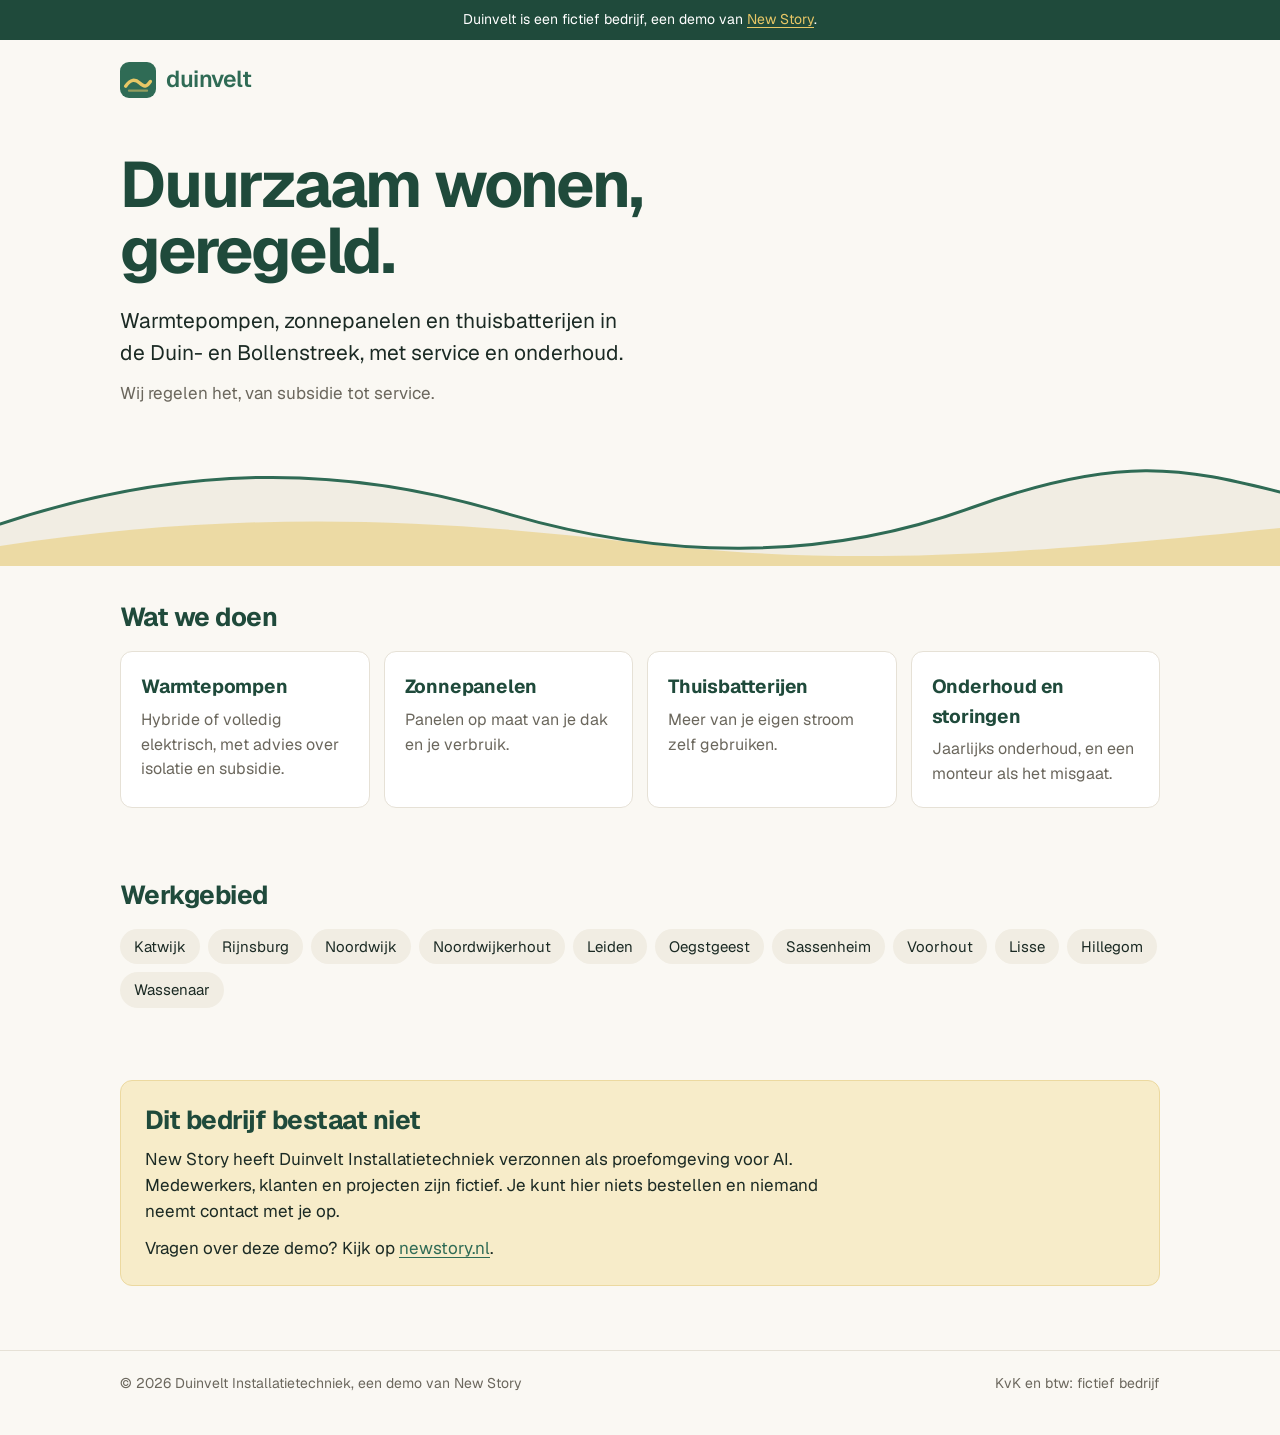
==== index.html @ 1eec4d79 "Site bijgewerkt vanuit de bron" ====
<!doctype html>
<html lang="nl">
<head>
<meta charset="utf-8">
<meta name="viewport" content="width=device-width, initial-scale=1">
<meta name="robots" content="noindex, nofollow">
<title>Duinvelt Installatietechniek - fictief bedrijf, demo van New Story</title>
<meta name="description" content="Duinvelt Installatietechniek is een fictief installatiebedrijf in de Duin- en Bollenstreek: een demo van New Story.">
<meta name="theme-color" content="#1f4a3b">
<link rel="icon" href="/beeldmerk.svg" type="image/svg+xml">
<link rel="preload" href="/fonts/geist-latin-wght-normal.woff2" as="font" type="font/woff2" crossorigin>
<style>
@font-face { font-family: "Geist"; src: url("/fonts/geist-latin-wght-normal.woff2") format("woff2"); font-weight: 100 900; font-style: normal; font-display: swap; }
:root { --achtergrond: #faf8f3; --tekst: #1b2a24; --kop: #1f4a3b; --groen: #2f6b55; --zand: #e8c766; --zand-zacht: #f7ecc9; --rand: #e6e1d6; --stil: #6b675d; --vlak: #f1ede3; }
* { box-sizing: border-box; }
html { -webkit-text-size-adjust: 100%; }
body { margin: 0; background: var(--achtergrond); color: var(--tekst); font-family: "Geist", -apple-system, BlinkMacSystemFont, "Segoe UI", Roboto, sans-serif; font-size: 17px; line-height: 1.55; }
a { color: var(--groen); text-underline-offset: 3px; }
.melding { background: var(--kop); color: #fff; font-size: 14px; text-align: center; padding: 9px 16px; }
.melding a { color: var(--zand); }
.wrap { max-width: 1080px; margin: 0 auto; padding: 0 20px; }
header .wrap { display: flex; align-items: center; padding-top: 22px; padding-bottom: 10px; }
.logo { display: inline-flex; align-items: center; gap: 10px; text-decoration: none; }
.logo svg { width: 36px; height: 36px; flex: none; }
.logo span { font-size: 23px; font-weight: 600; letter-spacing: -0.02em; color: var(--groen); }
.hero { padding-top: 44px; }
h1 { font-size: clamp(36px, 7vw, 64px); line-height: 1.04; letter-spacing: -0.035em; color: var(--kop); margin: 0 0 20px; font-weight: 700; max-width: 12ch; }
.intro { font-size: clamp(18px, 2.3vw, 21px); max-width: 36ch; margin: 0 0 10px; }
.belofte { color: var(--stil); margin: 0; }
.duin { display: block; width: 100%; height: 120px; margin-top: 40px; }
section { padding: 36px 0; }
h2 { font-size: 26px; line-height: 1.2; letter-spacing: -0.02em; color: var(--kop); margin: 0 0 18px; }
.diensten { display: grid; grid-template-columns: repeat(auto-fit, minmax(230px, 1fr)); gap: 14px; }
.kaart { background: #fff; border: 1px solid var(--rand); border-radius: 12px; padding: 20px; }
.kaart h3 { margin: 0 0 6px; font-size: 19px; letter-spacing: -0.01em; color: var(--kop); }
.kaart p { margin: 0; color: var(--stil); font-size: 16px; }
.streek { display: flex; flex-wrap: wrap; gap: 8px; padding: 0; margin: 0; list-style: none; }
.streek li { background: var(--vlak); border-radius: 999px; padding: 6px 14px; font-size: 15px; }
.fictief { background: var(--zand-zacht); border: 1px solid #ecd9a0; border-radius: 12px; padding: 24px; }
.fictief h2 { margin-bottom: 10px; }
.fictief p { margin: 0 0 10px; max-width: 62ch; }
.fictief p:last-child { margin-bottom: 0; }
footer { border-top: 1px solid var(--rand); margin-top: 28px; padding: 22px 0 40px; color: var(--stil); font-size: 14px; }
footer .wrap { display: flex; flex-wrap: wrap; gap: 6px 24px; justify-content: space-between; }
</style>
</head>
<body>
<div class="melding">Duinvelt is een fictief bedrijf, een demo van <a href="https://newstory.nl">New Story</a>.</div>
<header>
  <div class="wrap">
    <a class="logo" href="/" aria-label="Duinvelt, naar de startpagina">
      <svg viewBox="0 0 32 32" aria-hidden="true"><rect width="32" height="32" rx="8" fill="#2f6b55"/><path d="M5 21.5c4.5-6.5 8.5-6.5 12.5-2.8s6 3.7 9.5-1.4" fill="none" stroke="#e8c766" stroke-width="3" stroke-linecap="round"/><path d="M8 25.5h16" stroke="#e8c766" stroke-opacity=".55" stroke-width="2" stroke-linecap="round"/></svg>
      <span>duinvelt</span>
    </a>
  </div>
</header>
<main>
  <div class="wrap hero">
    <h1>Duurzaam wonen, geregeld.</h1>
    <p class="intro">Warmtepompen, zonnepanelen en thuisbatterijen in de Duin- en Bollenstreek, met service en onderhoud.</p>
    <p class="belofte">Wij regelen het, van subsidie tot service.</p>
  </div>
  <svg class="duin" viewBox="0 0 1200 120" preserveAspectRatio="none" aria-hidden="true">
    <path d="M0 78 C 170 18, 320 18, 470 66 S 770 116, 910 62 S 1110 22, 1200 46 L1200 120 L0 120 Z" fill="#f1ede3"/>
    <path d="M0 100 C 220 64, 400 72, 590 96 S 930 112, 1200 82 L1200 120 L0 120 Z" fill="#e8c766" fill-opacity=".5"/>
    <path d="M0 78 C 170 18, 320 18, 470 66 S 770 116, 910 62 S 1110 22, 1200 46" fill="none" stroke="#2f6b55" stroke-width="3" stroke-linecap="round" vector-effect="non-scaling-stroke"/>
  </svg>
  <section>
    <div class="wrap">
      <h2>Wat we doen</h2>
      <div class="diensten">
        <div class="kaart"><h3>Warmtepompen</h3><p>Hybride of volledig elektrisch, met advies over isolatie en subsidie.</p></div>
        <div class="kaart"><h3>Zonnepanelen</h3><p>Panelen op maat van je dak en je verbruik.</p></div>
        <div class="kaart"><h3>Thuisbatterijen</h3><p>Meer van je eigen stroom zelf gebruiken.</p></div>
        <div class="kaart"><h3>Onderhoud en storingen</h3><p>Jaarlijks onderhoud, en een monteur als het misgaat.</p></div>
      </div>
    </div>
  </section>
  <section>
    <div class="wrap">
      <h2>Werkgebied</h2>
      <ul class="streek">
        <li>Katwijk</li><li>Rijnsburg</li><li>Noordwijk</li><li>Noordwijkerhout</li><li>Leiden</li><li>Oegstgeest</li><li>Sassenheim</li><li>Voorhout</li><li>Lisse</li><li>Hillegom</li><li>Wassenaar</li>
      </ul>
    </div>
  </section>
  <section>
    <div class="wrap">
      <div class="fictief">
        <h2>Dit bedrijf bestaat niet</h2>
        <p>New Story heeft Duinvelt Installatietechniek verzonnen als proefomgeving voor AI. Medewerkers, klanten en projecten zijn fictief. Je kunt hier niets bestellen en niemand neemt contact met je op.</p>
        <p>Vragen over deze demo? Kijk op <a href="https://newstory.nl">newstory.nl</a>.</p>
      </div>
    </div>
  </section>
</main>
<footer>
  <div class="wrap">
    <span>&copy; 2026 Duinvelt Installatietechniek, een demo van New Story</span>
    <span>KvK en btw: fictief bedrijf</span>
  </div>
</footer>
</body>
</html>
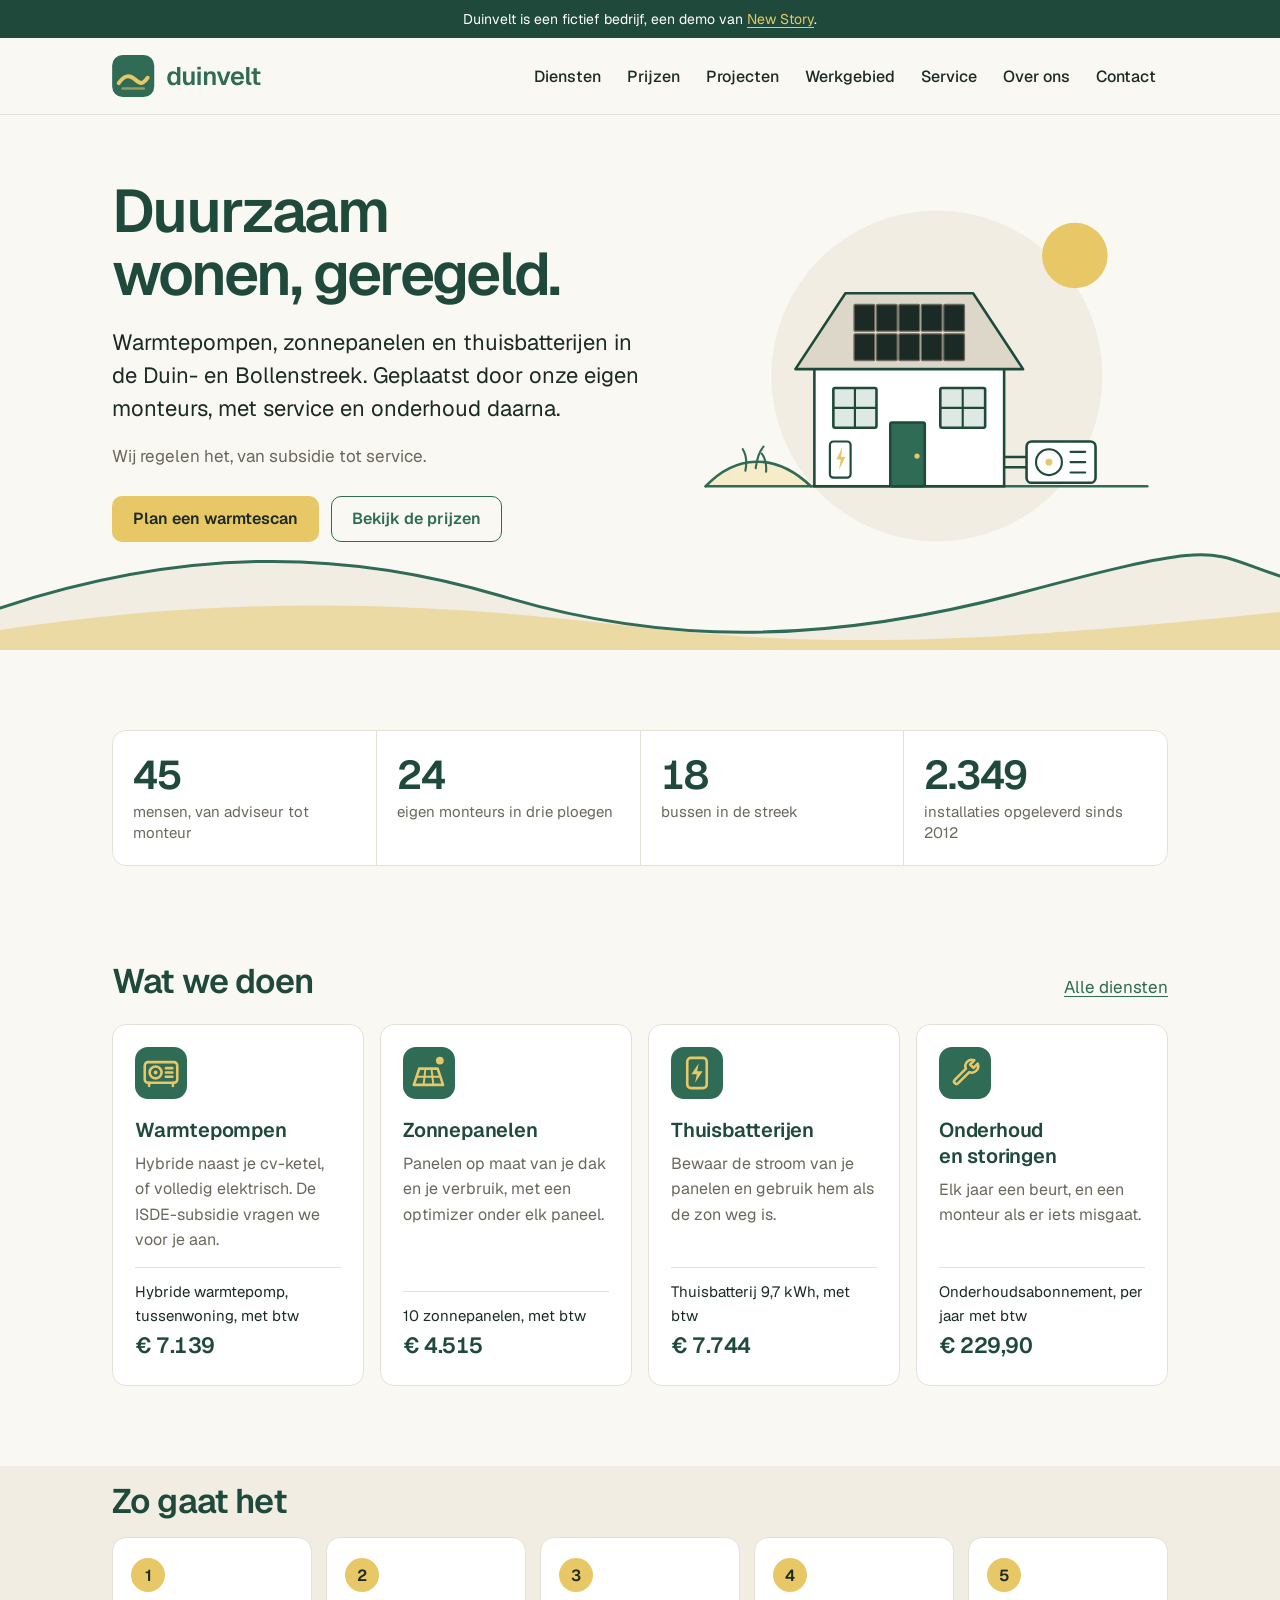
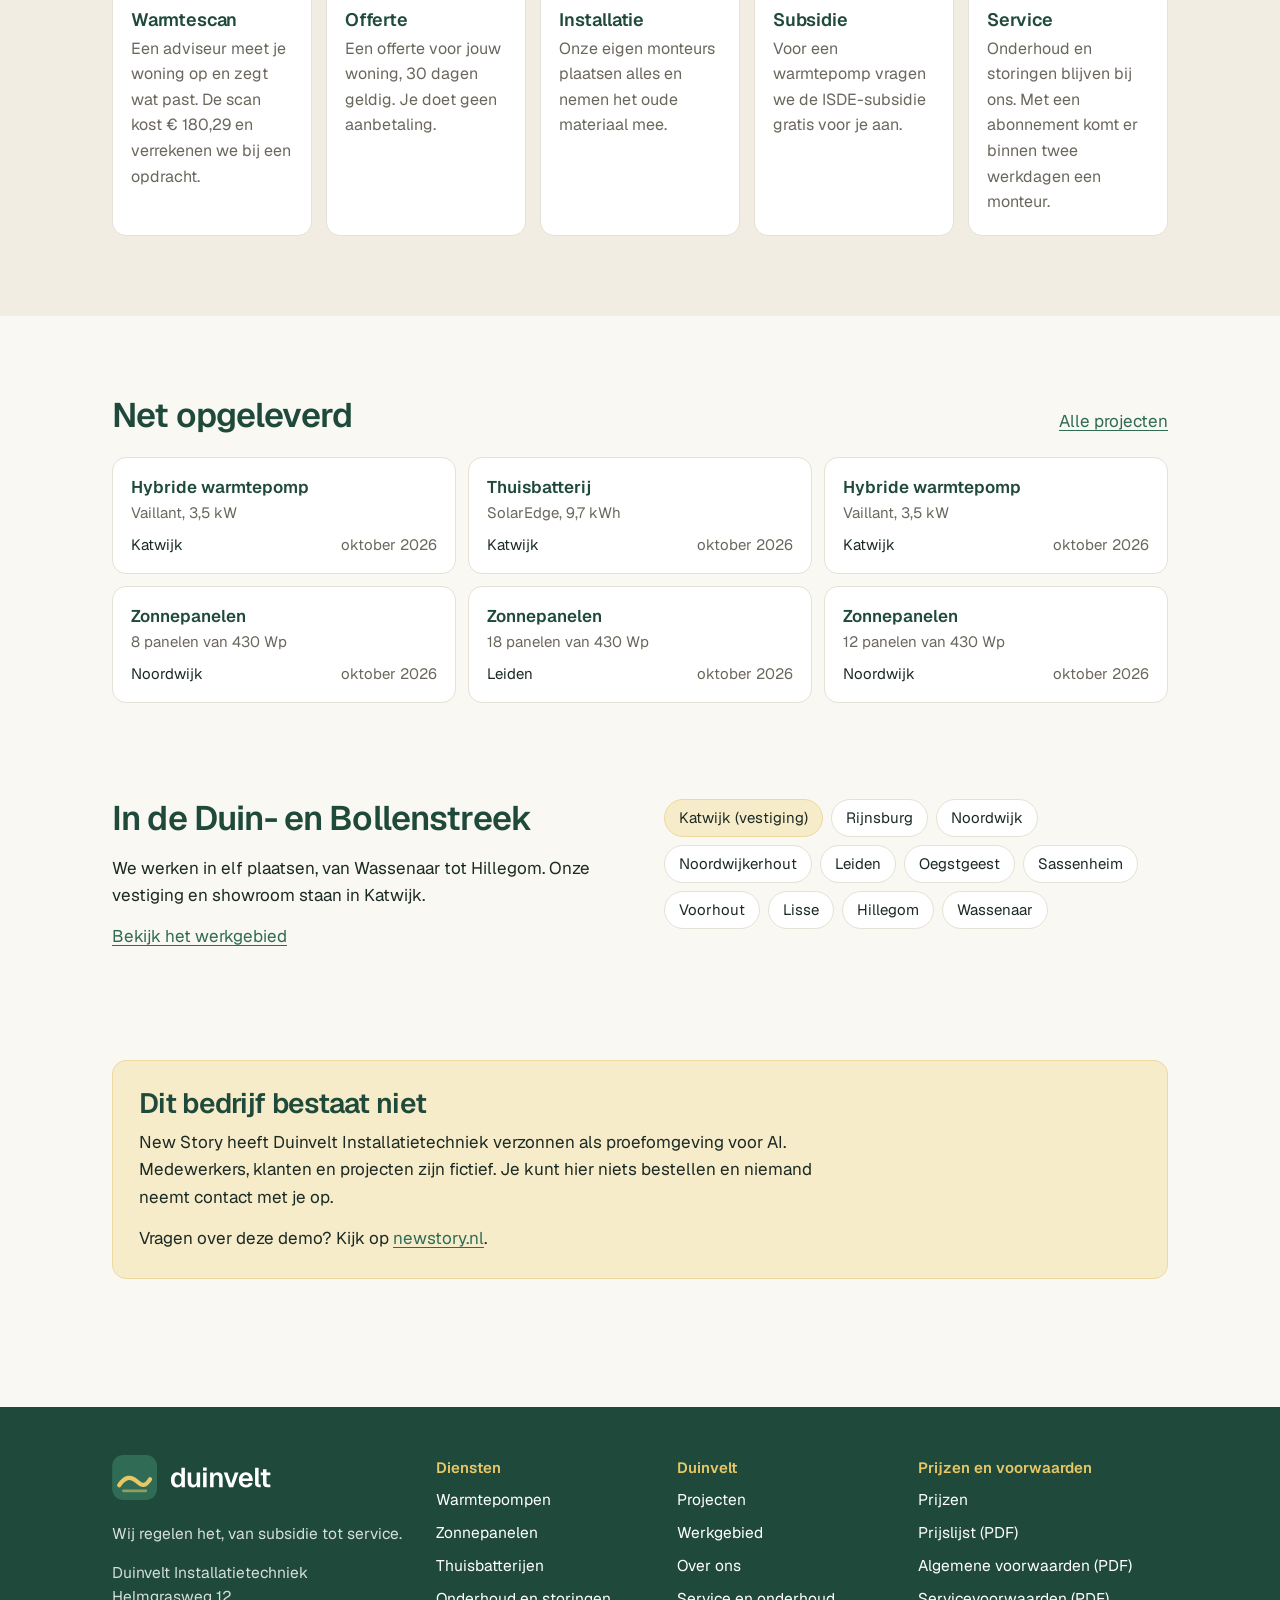
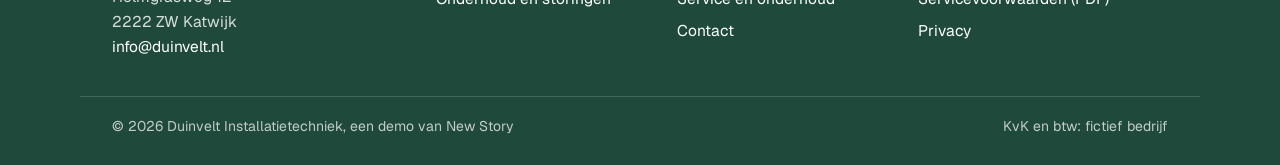
==== commit 862b941e: "Site bijgewerkt vanuit de bron" ====
--- a/index.html
+++ b/index.html
@@ -2,103 +2,128 @@
 <html lang="nl">
 <head>
 <meta charset="utf-8">
+<title>Duinvelt Installatietechniek - fictief bedrijf, demo van New Story</title>
+<meta name="description" content="Duinvelt Installatietechniek is een fictief installatiebedrijf in de Duin- en Bollenstreek: warmtepompen, zonnepanelen, thuisbatterijen en service. Een demo van New Story.">
+<!-- blok kop-meta -->
 <meta name="viewport" content="width=device-width, initial-scale=1">
 <meta name="robots" content="noindex, nofollow">
-<title>Duinvelt Installatietechniek - fictief bedrijf, demo van New Story</title>
-<meta name="description" content="Duinvelt Installatietechniek is een fictief installatiebedrijf in de Duin- en Bollenstreek: een demo van New Story.">
 <meta name="theme-color" content="#1f4a3b">
 <link rel="icon" href="/beeldmerk.svg" type="image/svg+xml">
+<link rel="apple-touch-icon" href="/apple-touch-icon.png">
 <link rel="preload" href="/fonts/geist-latin-wght-normal.woff2" as="font" type="font/woff2" crossorigin>
-<style>
-@font-face { font-family: "Geist"; src: url("/fonts/geist-latin-wght-normal.woff2") format("woff2"); font-weight: 100 900; font-style: normal; font-display: swap; }
-:root { --achtergrond: #faf8f3; --tekst: #1b2a24; --kop: #1f4a3b; --groen: #2f6b55; --zand: #e8c766; --zand-zacht: #f7ecc9; --rand: #e6e1d6; --stil: #6b675d; --vlak: #f1ede3; }
-* { box-sizing: border-box; }
-html { -webkit-text-size-adjust: 100%; }
-body { margin: 0; background: var(--achtergrond); color: var(--tekst); font-family: "Geist", -apple-system, BlinkMacSystemFont, "Segoe UI", Roboto, sans-serif; font-size: 17px; line-height: 1.55; }
-a { color: var(--groen); text-underline-offset: 3px; }
-.melding { background: var(--kop); color: #fff; font-size: 14px; text-align: center; padding: 9px 16px; }
-.melding a { color: var(--zand); }
-.wrap { max-width: 1080px; margin: 0 auto; padding: 0 20px; }
-header .wrap { display: flex; align-items: center; padding-top: 22px; padding-bottom: 10px; }
-.logo { display: inline-flex; align-items: center; gap: 10px; text-decoration: none; }
-.logo svg { width: 36px; height: 36px; flex: none; }
-.logo span { font-size: 23px; font-weight: 600; letter-spacing: -0.02em; color: var(--groen); }
-.hero { padding-top: 44px; }
-h1 { font-size: clamp(36px, 7vw, 64px); line-height: 1.04; letter-spacing: -0.035em; color: var(--kop); margin: 0 0 20px; font-weight: 700; max-width: 12ch; }
-.intro { font-size: clamp(18px, 2.3vw, 21px); max-width: 36ch; margin: 0 0 10px; }
-.belofte { color: var(--stil); margin: 0; }
-.duin { display: block; width: 100%; height: 120px; margin-top: 40px; }
-section { padding: 36px 0; }
-h2 { font-size: 26px; line-height: 1.2; letter-spacing: -0.02em; color: var(--kop); margin: 0 0 18px; }
-.diensten { display: grid; grid-template-columns: repeat(auto-fit, minmax(230px, 1fr)); gap: 14px; }
-.kaart { background: #fff; border: 1px solid var(--rand); border-radius: 12px; padding: 20px; }
-.kaart h3 { margin: 0 0 6px; font-size: 19px; letter-spacing: -0.01em; color: var(--kop); }
-.kaart p { margin: 0; color: var(--stil); font-size: 16px; }
-.streek { display: flex; flex-wrap: wrap; gap: 8px; padding: 0; margin: 0; list-style: none; }
-.streek li { background: var(--vlak); border-radius: 999px; padding: 6px 14px; font-size: 15px; }
-.fictief { background: var(--zand-zacht); border: 1px solid #ecd9a0; border-radius: 12px; padding: 24px; }
-.fictief h2 { margin-bottom: 10px; }
-.fictief p { margin: 0 0 10px; max-width: 62ch; }
-.fictief p:last-child { margin-bottom: 0; }
-footer { border-top: 1px solid var(--rand); margin-top: 28px; padding: 22px 0 40px; color: var(--stil); font-size: 14px; }
-footer .wrap { display: flex; flex-wrap: wrap; gap: 6px 24px; justify-content: space-between; }
-</style>
+<link rel="stylesheet" href="/stijl.css?v=bba7323f">
+<!-- /blok -->
 </head>
 <body>
-<div class="melding">Duinvelt is een fictief bedrijf, een demo van <a href="https://newstory.nl">New Story</a>.</div>
-<header>
-  <div class="wrap">
-    <a class="logo" href="/" aria-label="Duinvelt, naar de startpagina">
-      <svg viewBox="0 0 32 32" aria-hidden="true"><rect width="32" height="32" rx="8" fill="#2f6b55"/><path d="M5 21.5c4.5-6.5 8.5-6.5 12.5-2.8s6 3.7 9.5-1.4" fill="none" stroke="#e8c766" stroke-width="3" stroke-linecap="round"/><path d="M8 25.5h16" stroke="#e8c766" stroke-opacity=".55" stroke-width="2" stroke-linecap="round"/></svg>
-      <span>duinvelt</span>
-    </a>
-  </div>
+<!-- blok kop -->
+<a class="naar-inhoud" href="#inhoud">Naar de inhoud</a>
+<div class="melding"><p>Duinvelt is een fictief bedrijf, een demo van <a href="https://newstory.nl">New Story</a>.</p></div>
+<header class="kop">
+<div class="wrap">
+<a class="logo" href="/"><img src="/logo.svg" alt="Duinvelt, naar de startpagina" width="150" height="42"></a>
+<nav class="hoofdmenu" aria-label="Hoofdmenu"><ul><li><a href="/diensten/">Diensten</a></li><li><a href="/prijzen/">Prijzen</a></li><li><a href="/projecten/">Projecten</a></li><li><a href="/werkgebied/">Werkgebied</a></li><li><a href="/service/">Service</a></li><li><a href="/over-ons/">Over ons</a></li><li><a href="/contact/">Contact</a></li></ul></nav>
+<details class="menu"><summary>Menu <svg viewBox="0 0 18 18" aria-hidden="true"><path d="M2 4.5h14M2 9h14M2 13.5h14" stroke="currentColor" stroke-width="2" stroke-linecap="round"/></svg></summary><nav aria-label="Hoofdmenu"><ul><li><a href="/diensten/">Diensten</a></li><li><a href="/prijzen/">Prijzen</a></li><li><a href="/projecten/">Projecten</a></li><li><a href="/werkgebied/">Werkgebied</a></li><li><a href="/service/">Service</a></li><li><a href="/over-ons/">Over ons</a></li><li><a href="/contact/">Contact</a></li></ul></nav></details>
+</div>
 </header>
-<main>
-  <div class="wrap hero">
-    <h1>Duurzaam wonen, geregeld.</h1>
-    <p class="intro">Warmtepompen, zonnepanelen en thuisbatterijen in de Duin- en Bollenstreek, met service en onderhoud.</p>
-    <p class="belofte">Wij regelen het, van subsidie tot service.</p>
-  </div>
-  <svg class="duin" viewBox="0 0 1200 120" preserveAspectRatio="none" aria-hidden="true">
-    <path d="M0 78 C 170 18, 320 18, 470 66 S 770 116, 910 62 S 1110 22, 1200 46 L1200 120 L0 120 Z" fill="#f1ede3"/>
-    <path d="M0 100 C 220 64, 400 72, 590 96 S 930 112, 1200 82 L1200 120 L0 120 Z" fill="#e8c766" fill-opacity=".5"/>
-    <path d="M0 78 C 170 18, 320 18, 470 66 S 770 116, 910 62 S 1110 22, 1200 46" fill="none" stroke="#2f6b55" stroke-width="3" stroke-linecap="round" vector-effect="non-scaling-stroke"/>
-  </svg>
-  <section>
-    <div class="wrap">
-      <h2>Wat we doen</h2>
-      <div class="diensten">
-        <div class="kaart"><h3>Warmtepompen</h3><p>Hybride of volledig elektrisch, met advies over isolatie en subsidie.</p></div>
-        <div class="kaart"><h3>Zonnepanelen</h3><p>Panelen op maat van je dak en je verbruik.</p></div>
-        <div class="kaart"><h3>Thuisbatterijen</h3><p>Meer van je eigen stroom zelf gebruiken.</p></div>
-        <div class="kaart"><h3>Onderhoud en storingen</h3><p>Jaarlijks onderhoud, en een monteur als het misgaat.</p></div>
-      </div>
-    </div>
-  </section>
-  <section>
-    <div class="wrap">
-      <h2>Werkgebied</h2>
-      <ul class="streek">
-        <li>Katwijk</li><li>Rijnsburg</li><li>Noordwijk</li><li>Noordwijkerhout</li><li>Leiden</li><li>Oegstgeest</li><li>Sassenheim</li><li>Voorhout</li><li>Lisse</li><li>Hillegom</li><li>Wassenaar</li>
-      </ul>
-    </div>
-  </section>
-  <section>
-    <div class="wrap">
-      <div class="fictief">
-        <h2>Dit bedrijf bestaat niet</h2>
-        <p>New Story heeft Duinvelt Installatietechniek verzonnen als proefomgeving voor AI. Medewerkers, klanten en projecten zijn fictief. Je kunt hier niets bestellen en niemand neemt contact met je op.</p>
-        <p>Vragen over deze demo? Kijk op <a href="https://newstory.nl">newstory.nl</a>.</p>
-      </div>
-    </div>
-  </section>
+<!-- /blok -->
+<main id="inhoud">
+
+<section class="held">
+<div class="wrap held-raster">
+<div>
+<h1 data-bron="bedrijf.pay_off">Duurzaam wonen, geregeld.</h1>
+<p class="lead">Warmtepompen, zonnepanelen en thuisbatterijen in de Duin- en Bollenstreek. Geplaatst door onze eigen monteurs, met service en onderhoud daarna.</p>
+<p class="belofte" data-bron="bedrijf.belofte">Wij regelen het, van subsidie tot service.</p>
+<div class="knoppen">
+<a class="knop knop-zand" href="/diensten/warmtepompen/#warmtescan">Plan een warmtescan</a>
+<a class="knop knop-rand" href="/prijzen/">Bekijk de prijzen</a>
+</div>
+</div>
+<img class="held-beeld" src="/beeld/huis.svg" width="560" height="440" alt="Tekening van een woning met zonnepanelen op het dak, een thuisbatterij aan de muur en een warmtepomp naast het huis.">
+</div>
+<!-- blok duin -->
+<svg class="duin" viewBox="0 0 1200 120" preserveAspectRatio="none" aria-hidden="true"><path d="M0 78 C 170 18, 320 18, 470 66 S 770 116, 960 62 S 1130 22, 1200 46 L1200 120 L0 120 Z" fill="#f1ede3"/><path d="M0 100 C 220 64, 400 72, 590 96 S 930 112, 1200 82 L1200 120 L0 120 Z" fill="#e8c766" fill-opacity=".5"/><path d="M0 78 C 170 18, 320 18, 470 66 S 770 116, 960 62 S 1130 22, 1200 46" fill="none" stroke="#2f6b55" stroke-width="3" stroke-linecap="round" vector-effect="non-scaling-stroke"/></svg>
+<!-- /blok -->
+</section>
+
+<section class="sectie">
+<div class="wrap">
+<h2 class="verborgen">Duinvelt in getallen</h2>
+<dl class="feiten">
+<div><dt>mensen, van adviseur tot monteur</dt><dd data-bron="bedrijf.medewerkers">45</dd></div>
+<div><dt>eigen monteurs in <span data-bron="afdeling.monteurs.ploegen.woord">drie</span> ploegen</dt><dd data-bron="monteurs">24</dd></div>
+<div><dt>bussen in de streek</dt><dd data-bron="bedrijf.bussen">18</dd></div>
+<div><dt>installaties opgeleverd sinds <span data-bron="installaties.sinds">2012</span></dt><dd data-bron="installaties.totaal">2.349</dd></div>
+</dl>
+</div>
+</section>
+
+<section class="sectie">
+<div class="wrap">
+<div class="sectiekop"><h2>Wat we doen</h2><a href="/diensten/">Alle diensten</a></div>
+<ul class="kaarten">
+<li class="kaart"><img class="icoon" src="/beeld/warmtepomp.svg" alt="" width="52" height="52"><h3><a href="/diensten/warmtepompen/">Warmtepompen</a></h3><p>Hybride naast je cv-ketel, of volledig elektrisch. De ISDE-subsidie vragen we voor je aan.</p><p class="prijsregel"><span data-bron="pakket.hybride-tussenwoning.naam">Hybride warmtepomp, tussenwoning</span>, met btw <strong data-bron="pakket.hybride-tussenwoning">€&nbsp;7.139</strong></p></li>
+<li class="kaart"><img class="icoon" src="/beeld/zonnepanelen.svg" alt="" width="52" height="52"><h3><a href="/diensten/zonnepanelen/">Zonnepanelen</a></h3><p>Panelen op maat van je dak en je verbruik, met een optimizer onder elk paneel.</p><p class="prijsregel"><span data-bron="pakket.zon-10-panelen.naam">10 zonnepanelen</span>, met btw <strong data-bron="pakket.zon-10-panelen">€&nbsp;4.515</strong></p></li>
+<li class="kaart"><img class="icoon" src="/beeld/thuisbatterij.svg" alt="" width="52" height="52"><h3><a href="/diensten/thuisbatterijen/">Thuisbatterijen</a></h3><p>Bewaar de stroom van je panelen en gebruik hem als de zon weg is.</p><p class="prijsregel"><span data-bron="pakket.thuisbatterij-10-kwh.naam">Thuisbatterij 9,7 kWh</span>, met btw <strong data-bron="pakket.thuisbatterij-10-kwh">€&nbsp;7.744</strong></p></li>
+<li class="kaart"><img class="icoon" src="/beeld/onderhoud.svg" alt="" width="52" height="52"><h3><a href="/diensten/onderhoud-en-storingen/">Onderhoud en storingen</a></h3><p>Elk jaar een beurt, en een monteur als er iets misgaat.</p><p class="prijsregel">Onderhoudsabonnement, per jaar met btw <strong data-bron="prijs.DI-ONDH-ABO">€&nbsp;229,90</strong></p></li>
+</ul>
+</div>
+</section>
+
+<section class="sectie vlak">
+<div class="wrap">
+<h2>Zo gaat het</h2>
+<ol class="stappen rij">
+<li><h3>Warmtescan</h3><p>Een adviseur meet je woning op en zegt wat past. De scan kost <span data-bron="prijs.DI-WARMTESCAN">€&nbsp;180,29</span> en verrekenen we bij een opdracht.</p></li>
+<li><h3>Offerte</h3><p>Een offerte voor jouw woning, <span data-bron="tarief.offerte_geldig_dagen">30</span> dagen geldig. Je doet <span data-bron="tarief.aanbetaling">geen aanbetaling</span>.</p></li>
+<li><h3>Installatie</h3><p>Onze eigen monteurs plaatsen alles en nemen het oude materiaal mee.</p></li>
+<li><h3>Subsidie</h3><p>Voor een warmtepomp vragen we de ISDE-subsidie gratis voor je aan.</p></li>
+<li><h3>Service</h3><p>Onderhoud en storingen blijven bij ons. Met een abonnement komt er binnen twee werkdagen een monteur.</p></li>
+</ol>
+</div>
+</section>
+
+<section class="sectie">
+<div class="wrap">
+<div class="sectiekop"><h2>Net opgeleverd</h2><a href="/projecten/">Alle projecten</a></div>
+<!-- blok projecten-recent 6 -->
+<ul class="projecten-recent"><li><span class="project-soort">Hybride warmtepomp</span><span class="project-detail">Vaillant, 3,5 kW</span><span class="project-waar"><span>Katwijk</span><span class="stil">oktober 2026</span></span></li><li><span class="project-soort">Thuisbatterij</span><span class="project-detail">SolarEdge, 9,7 kWh</span><span class="project-waar"><span>Katwijk</span><span class="stil">oktober 2026</span></span></li><li><span class="project-soort">Hybride warmtepomp</span><span class="project-detail">Vaillant, 3,5 kW</span><span class="project-waar"><span>Katwijk</span><span class="stil">oktober 2026</span></span></li><li><span class="project-soort">Zonnepanelen</span><span class="project-detail">8 panelen van 430 Wp</span><span class="project-waar"><span>Noordwijk</span><span class="stil">oktober 2026</span></span></li><li><span class="project-soort">Zonnepanelen</span><span class="project-detail">18 panelen van 430 Wp</span><span class="project-waar"><span>Leiden</span><span class="stil">oktober 2026</span></span></li><li><span class="project-soort">Zonnepanelen</span><span class="project-detail">12 panelen van 430 Wp</span><span class="project-waar"><span>Noordwijk</span><span class="stil">oktober 2026</span></span></li></ul>
+<!-- /blok -->
+</div>
+</section>
+
+<section class="sectie">
+<div class="wrap twee">
+<div>
+<h2>In de Duin- en Bollenstreek</h2>
+<p>We werken in <span data-bron="werkgebied.aantal.woord">elf</span> plaatsen, van Wassenaar tot Hillegom. Onze vestiging en showroom staan in <span data-bron="bedrijf.plaats">Katwijk</span>.</p>
+<p><a href="/werkgebied/">Bekijk het werkgebied</a></p>
+</div>
+<div><!-- blok streek -->
+<ul class="streek"><li class="vestiging">Katwijk (vestiging)</li><li>Rijnsburg</li><li>Noordwijk</li><li>Noordwijkerhout</li><li>Leiden</li><li>Oegstgeest</li><li>Sassenheim</li><li>Voorhout</li><li>Lisse</li><li>Hillegom</li><li>Wassenaar</li></ul>
+<!-- /blok --></div>
+</div>
+</section>
+
+<section class="sectie">
+<div class="wrap">
+<!-- blok fictief -->
+<div class="fictief"><h2>Dit bedrijf bestaat niet</h2><p>New Story heeft Duinvelt Installatietechniek verzonnen als proefomgeving voor AI. Medewerkers, klanten en projecten zijn fictief. Je kunt hier niets bestellen en niemand neemt contact met je op.</p><p>Vragen over deze demo? Kijk op <a href="https://newstory.nl">newstory.nl</a>.</p></div>
+<!-- /blok -->
+</div>
+</section>
+
 </main>
-<footer>
-  <div class="wrap">
-    <span>&copy; 2026 Duinvelt Installatietechniek, een demo van New Story</span>
-    <span>KvK en btw: fictief bedrijf</span>
-  </div>
+<!-- blok voet -->
+<footer class="voet">
+<div class="wrap voet-raster">
+<div class="voet-merk"><a class="logo" href="/"><img src="/logo-wit.svg" alt="Duinvelt, naar de startpagina" width="160" height="45"></a><p>Wij regelen het, van subsidie tot service.</p><p>Duinvelt Installatietechniek<br>Helmgrasweg 12<br>2222 ZW Katwijk<br><a href="mailto:info@duinvelt.nl">info@duinvelt.nl</a></p></div>
+<nav aria-label="Diensten"><h2>Diensten</h2><ul><li><a href="/diensten/warmtepompen/">Warmtepompen</a></li><li><a href="/diensten/zonnepanelen/">Zonnepanelen</a></li><li><a href="/diensten/thuisbatterijen/">Thuisbatterijen</a></li><li><a href="/diensten/onderhoud-en-storingen/">Onderhoud en storingen</a></li></ul></nav>
+<nav aria-label="Duinvelt"><h2>Duinvelt</h2><ul><li><a href="/projecten/">Projecten</a></li><li><a href="/werkgebied/">Werkgebied</a></li><li><a href="/over-ons/">Over ons</a></li><li><a href="/service/">Service en onderhoud</a></li><li><a href="/contact/">Contact</a></li></ul></nav>
+<nav aria-label="Prijzen en voorwaarden"><h2>Prijzen en voorwaarden</h2><ul><li><a href="/prijzen/">Prijzen</a></li><li><a href="/documenten/prijslijst.pdf">Prijslijst (PDF)</a></li><li><a href="/documenten/algemene-voorwaarden.pdf">Algemene voorwaarden (PDF)</a></li><li><a href="/documenten/servicevoorwaarden.pdf">Servicevoorwaarden (PDF)</a></li><li><a href="/privacy/">Privacy</a></li></ul></nav>
+</div>
+<div class="wrap voet-onder"><p>&copy; 2026 Duinvelt Installatietechniek, een demo van New Story</p><p>KvK en btw: fictief bedrijf</p></div>
 </footer>
+<!-- /blok -->
 </body>
 </html>
--- a/stijl.css
+++ b/stijl.css
@@ -0,0 +1,274 @@
+/* duinvelt.nl: de stijl van de site.
+ * Kleuren, letter en ronding uit het prototype (.theme-duinvelt en brand.ts):
+ * duingroen #2f6b55, duingroen donker #1f4a3b, zandgeel #e8c766 (accent, een
+ * actie per scherm), zand licht #f7ecc9, papier #faf8f3, inkt #1b2a24.
+ * Geist (SIL Open Font License, fonts/OFL.txt). Geen frameworks, geen externe bronnen. */
+
+@font-face { font-family: "Geist"; src: url("/fonts/geist-latin-wght-normal.woff2") format("woff2"); font-weight: 100 900; font-style: normal; font-display: swap; }
+
+:root {
+  --papier: #faf8f3; --inkt: #1b2a24; --groen: #2f6b55; --donker: #1f4a3b;
+  --zand: #e8c766; --zand-licht: #f7ecc9; --vlak: #f1ede3; --stil-vlak: #f3f0e8;
+  --rand: #e6e1d6; --rand-sterk: #ddd7ca; --stil: #6b675d; --baksteen: #c2412d; --wit: #ffffff;
+  --radius: 10px; --radius-kaart: 14px; --breed: 1120px;
+}
+
+* { box-sizing: border-box; }
+html { -webkit-text-size-adjust: 100%; text-size-adjust: 100%; }
+body { margin: 0; background: var(--papier); color: var(--inkt); font-family: "Geist", -apple-system, BlinkMacSystemFont, "Segoe UI", Roboto, sans-serif; font-size: 17px; line-height: 1.6; }
+img, svg { max-width: 100%; }
+img { height: auto; }
+a { color: var(--groen); text-underline-offset: 3px; text-decoration-thickness: 1px; }
+a:hover { color: var(--donker); text-decoration-thickness: 2px; }
+:focus-visible { outline: 3px solid var(--groen); outline-offset: 3px; border-radius: 4px; }
+p { margin: 0 0 14px; }
+ul, ol { margin: 0 0 14px; padding-left: 22px; }
+li { margin-bottom: 6px; }
+strong { font-weight: 600; }
+h1, h2, h3 { color: var(--donker); font-weight: 600; text-wrap: balance; }
+h1 { font-size: clamp(36px, 5.4vw, 60px); line-height: 1.05; letter-spacing: -0.035em; margin: 0 0 20px; }
+h2 { font-size: clamp(26px, 3.1vw, 34px); line-height: 1.15; letter-spacing: -0.025em; margin: 0 0 16px; }
+h3 { font-size: 20px; line-height: 1.3; letter-spacing: -0.01em; margin: 0 0 8px; }
+.lead { font-size: clamp(19px, 2.1vw, 22px); line-height: 1.5; max-width: 40ch; margin-bottom: 18px; }
+.stil { color: var(--stil); }
+.klein { font-size: 15px; }
+.cijfer { font-variant-numeric: tabular-nums; }
+
+/* Naar de inhoud: alleen zichtbaar met het toetsenbord */
+.naar-inhoud { position: absolute; left: 12px; top: -60px; z-index: 50; background: var(--wit); color: var(--donker); padding: 10px 14px; border-radius: var(--radius); font-weight: 600; }
+.naar-inhoud:focus { top: 12px; }
+
+/* De melding: op elke pagina */
+.melding { background: var(--donker); color: var(--wit); font-size: 14px; line-height: 1.45; text-align: center; padding: 9px 16px; }
+.melding p { margin: 0; }
+.melding a { color: var(--zand); }
+.melding a:focus-visible { outline-color: var(--zand); }
+
+.wrap { max-width: var(--breed); margin: 0 auto; padding: 0 20px; }
+@media (min-width: 720px) { .wrap { padding: 0 32px; } }
+
+/* Kop met menu */
+.kop { position: relative; background: var(--papier); border-bottom: 1px solid var(--rand); }
+.kop .wrap { display: flex; align-items: center; justify-content: space-between; gap: 20px; min-height: 76px; }
+.logo { display: inline-flex; flex: none; border-radius: 6px; }
+.logo img { display: block; width: 150px; height: auto; }
+.hoofdmenu ul { display: flex; align-items: center; gap: 2px; list-style: none; margin: 0; padding: 0; }
+.hoofdmenu li { margin: 0; }
+.hoofdmenu a { display: block; padding: 8px 12px; border-radius: 8px; color: var(--inkt); text-decoration: none; font-size: 16px; font-weight: 500; }
+.hoofdmenu a:hover { background: var(--vlak); color: var(--donker); }
+.hoofdmenu a[aria-current] { color: var(--donker); background: var(--zand-licht); }
+.hoofdmenu .knop { margin-left: 8px; }
+.menu { display: none; }
+@media (max-width: 999px) {
+  .hoofdmenu { display: none; }
+  .menu { display: block; }
+}
+.menu summary { list-style: none; display: inline-flex; align-items: center; gap: 8px; padding: 9px 14px; border: 1px solid var(--rand-sterk); border-radius: var(--radius); font-weight: 600; font-size: 16px; color: var(--donker); cursor: pointer; background: var(--wit); }
+.menu summary::-webkit-details-marker { display: none; }
+.menu summary svg { width: 18px; height: 18px; }
+.menu[open] summary { background: var(--zand-licht); border-color: var(--zand); }
+.menu nav { position: absolute; left: 0; right: 0; top: 100%; z-index: 30; background: var(--papier); border-bottom: 1px solid var(--rand); box-shadow: 0 18px 30px rgba(27, 42, 36, 0.12); padding: 8px 20px 20px; }
+.menu ul { list-style: none; margin: 0 auto; padding: 0; max-width: var(--breed); }
+.menu li { margin: 0; border-bottom: 1px solid var(--rand); }
+.menu li:last-child { border-bottom: 0; }
+.menu a { display: block; padding: 13px 4px; color: var(--inkt); text-decoration: none; font-size: 18px; font-weight: 500; }
+.menu a[aria-current] { color: var(--donker); font-weight: 600; box-shadow: inset 3px 0 0 var(--zand); padding-left: 14px; }
+
+/* Knoppen. Zandgeel is het accent: een per scherm. */
+.knop { display: inline-flex; align-items: center; justify-content: center; gap: 8px; min-height: 46px; padding: 11px 20px; border-radius: var(--radius); font-weight: 600; font-size: 16px; line-height: 1.2; text-decoration: none; border: 1.5px solid transparent; }
+.knop-zand { background: var(--zand); color: var(--inkt); }
+.knop-zand:hover { background: #dfba52; color: var(--inkt); }
+.knop-groen { background: var(--groen); color: var(--wit); }
+.knop-groen:hover { background: var(--donker); color: var(--wit); }
+.knop-rand { border-color: var(--groen); color: var(--groen); background: transparent; }
+.knop-rand:hover { background: var(--wit); color: var(--donker); }
+.knoppen { display: flex; flex-wrap: wrap; gap: 12px; margin-top: 26px; }
+
+/* Secties */
+.sectie { padding: 56px 0; }
+.sectie + .sectie { padding-top: 8px; }
+.sectie.vlak { background: var(--vlak); padding: 56px 0; }
+.sectie.vlak + .sectie { padding-top: 56px; }
+@media (min-width: 900px) { .sectie, .sectie.vlak { padding: 80px 0; } .sectie + .sectie { padding-top: 16px; } .sectie.vlak + .sectie { padding-top: 80px; } }
+.sectiekop { display: flex; flex-wrap: wrap; align-items: baseline; justify-content: space-between; gap: 6px 24px; margin-bottom: 22px; }
+.sectiekop h2 { margin: 0; }
+.sectiekop p { margin: 0; }
+.intro { max-width: 62ch; }
+.twee { display: grid; gap: 28px; }
+@media (min-width: 900px) { .twee { grid-template-columns: 1fr 1fr; gap: 48px; align-items: start; } .twee.gelijk { align-items: stretch; } }
+
+/* Paginakop */
+.paginakop { padding: 44px 0 8px; }
+@media (min-width: 900px) { .paginakop { padding-top: 64px; } }
+.paginakop .lead { max-width: 46ch; }
+.kruimel { font-size: 15px; color: var(--stil); margin-bottom: 14px; }
+.kruimel ol { list-style: none; display: flex; flex-wrap: wrap; gap: 6px; padding: 0; margin: 0; }
+.kruimel li { margin: 0; }
+.kruimel li + li::before { content: "/"; margin-right: 6px; color: var(--rand-sterk); }
+
+/* Held op de home */
+.held { padding-top: 40px; overflow: hidden; }
+.held-raster { display: grid; gap: 28px; align-items: center; }
+@media (min-width: 900px) { .held-raster { grid-template-columns: 1.05fr 0.95fr; gap: 40px; } .held { padding-top: 56px; } }
+.held h1 { max-width: 11ch; }
+.belofte { color: var(--stil); margin: 0; }
+.held-beeld { display: block; width: 100%; max-width: 540px; margin: 0 auto; }
+.duin { display: block; width: 100%; height: 90px; margin-top: 10px; }
+@media (min-width: 900px) { .duin { height: 120px; margin-top: -20px; } }
+
+/* Feiten in getallen */
+.feiten { display: grid; grid-template-columns: repeat(2, 1fr); gap: 1px; margin: 0; background: var(--rand); border: 1px solid var(--rand); border-radius: var(--radius-kaart); overflow: hidden; }
+@media (min-width: 900px) { .feiten { grid-template-columns: repeat(4, 1fr); } }
+.feiten div { background: var(--wit); padding: 22px 20px; display: flex; flex-direction: column; }
+.feiten dt { order: 2; color: var(--stil); font-size: 15px; line-height: 1.4; }
+.feiten dd { order: 1; margin: 0 0 4px; font-size: clamp(30px, 3.6vw, 40px); line-height: 1.1; font-weight: 600; letter-spacing: -0.03em; color: var(--donker); font-variant-numeric: tabular-nums; }
+
+/* Kaarten */
+.kaarten { display: grid; grid-template-columns: repeat(auto-fit, minmax(240px, 1fr)); gap: 16px; list-style: none; padding: 0; margin: 0; }
+.kaarten > li { margin: 0; }
+.kaart { position: relative; background: var(--wit); border: 1px solid var(--rand); border-radius: var(--radius-kaart); padding: 22px; display: flex; flex-direction: column; }
+.kaart h3 { margin-top: 2px; }
+.kaart h3 a { color: inherit; text-decoration: none; }
+.kaart h3 a::after { content: ""; position: absolute; inset: 0; border-radius: var(--radius-kaart); }
+.kaart h3 a:focus-visible { outline: none; }
+.kaart:has(h3 a:focus-visible) { outline: 3px solid var(--groen); outline-offset: 3px; }
+.kaart:has(h3 a):hover { border-color: var(--groen); }
+.kaart p { color: var(--stil); font-size: 16px; }
+.kaart p:last-child { margin-bottom: 0; }
+.kaart .icoon { width: 52px; height: 52px; margin-bottom: 16px; }
+.kaart .prijsregel { margin-top: auto; padding-top: 12px; color: var(--inkt); font-size: 15px; border-top: 1px solid var(--rand); }
+.kaart .prijsregel strong { display: block; font-size: 22px; color: var(--donker); letter-spacing: -0.02em; font-variant-numeric: tabular-nums; }
+.kaart .meer { margin-top: 14px; font-weight: 600; font-size: 16px; color: var(--groen); }
+
+/* Pakket met prijs */
+.pakketten { display: grid; gap: 16px; grid-template-columns: repeat(auto-fill, minmax(280px, 1fr)); }
+.pakket { background: var(--wit); border: 1px solid var(--rand); border-radius: var(--radius-kaart); padding: 22px; display: flex; flex-direction: column; }
+.pakket h3 { font-size: 19px; }
+.pakket ul { list-style: none; padding: 0; margin: 4px 0 18px; font-size: 15.5px; color: var(--inkt); }
+.pakket li { position: relative; padding-left: 20px; margin-bottom: 5px; }
+.pakket li::before { content: ""; position: absolute; left: 2px; top: 0.62em; width: 8px; height: 8px; border-radius: 50%; background: var(--zand); }
+.pakket .prijs { margin-top: auto; padding-top: 14px; border-top: 1px solid var(--rand); }
+.prijs .bedrag { display: block; font-size: 30px; line-height: 1.1; font-weight: 600; letter-spacing: -0.03em; color: var(--donker); font-variant-numeric: tabular-nums; }
+.prijs .uitleg { display: block; color: var(--stil); font-size: 15px; margin-top: 4px; }
+
+/* Stappen */
+.stappen { list-style: none; padding: 0; margin: 0; counter-reset: stap; display: grid; gap: 14px; }
+@media (min-width: 900px) { .stappen.rij { grid-template-columns: repeat(5, 1fr); } .stappen.rij-zes { grid-template-columns: repeat(3, 1fr); } }
+.stappen > li { counter-increment: stap; position: relative; margin: 0; background: var(--wit); border: 1px solid var(--rand); border-radius: var(--radius-kaart); padding: 20px 20px 20px 70px; }
+.stappen > li::before { content: counter(stap); position: absolute; left: 20px; top: 18px; width: 34px; height: 34px; border-radius: 50%; background: var(--zand); color: var(--inkt); font-weight: 600; display: grid; place-items: center; font-size: 16px; }
+@media (min-width: 900px) { .stappen.rij > li { padding: 70px 18px 20px; } .stappen.rij > li::before { top: 20px; left: 18px; } }
+.stappen h3 { font-size: 18px; margin-bottom: 4px; }
+.stappen p { margin: 0; color: var(--stil); font-size: 16px; }
+
+/* Tabellen */
+.tabel-wrap { overflow-x: auto; border: 1px solid var(--rand); border-radius: var(--radius-kaart); background: var(--wit); }
+.tabel { width: 100%; border-collapse: collapse; font-size: 16px; font-variant-numeric: tabular-nums; }
+.tabel caption { text-align: left; padding: 16px 18px 4px; font-weight: 600; color: var(--donker); }
+.tabel th, .tabel td { padding: 12px 18px; border-bottom: 1px solid var(--rand); text-align: left; vertical-align: top; }
+.tabel thead th { background: var(--vlak); color: var(--donker); font-weight: 600; font-size: 15px; white-space: nowrap; }
+.tabel tbody tr:last-child th, .tabel tbody tr:last-child td { border-bottom: 0; }
+.tabel tbody th { font-weight: 500; }
+.tabel .num { text-align: right; white-space: nowrap; }
+.tabel .sub { display: block; color: var(--stil); font-size: 14px; font-weight: 400; }
+@media (max-width: 599px) { .tabel th, .tabel td { padding: 10px 12px; font-size: 15px; } .tabel .weg-smal { display: none; } }
+
+/* Kaders */
+.kader { background: var(--zand-licht); border: 1px solid #ecd9a0; border-radius: var(--radius-kaart); padding: 22px 24px; }
+.kader > :last-child { margin-bottom: 0; }
+.kader h2, .kader h3 { margin-top: 0; }
+.fictief { background: var(--zand-licht); border: 1px solid #ecd9a0; border-radius: var(--radius-kaart); padding: 26px; }
+.fictief h2 { margin-bottom: 10px; font-size: clamp(24px, 2.6vw, 28px); }
+.fictief p { max-width: 64ch; }
+.fictief p:last-child { margin-bottom: 0; }
+.donkervlak { background: var(--donker); color: var(--wit); border-radius: var(--radius-kaart); padding: 28px; }
+.donkervlak h2, .donkervlak h3 { color: var(--wit); }
+.donkervlak p { color: rgba(255, 255, 255, 0.86); }
+.donkervlak a:not(.knop) { color: var(--zand); }
+.donkervlak :focus-visible { outline-color: var(--zand); }
+
+/* Lijst met vinkjes */
+.vinken { list-style: none; padding: 0; }
+.vinken li { position: relative; padding-left: 30px; margin-bottom: 9px; }
+.vinken li::before { content: ""; position: absolute; left: 0; top: 0.28em; width: 18px; height: 18px; border-radius: 50%; background: var(--groen) url("data:image/svg+xml,%3Csvg xmlns='http://www.w3.org/2000/svg' viewBox='0 0 18 18'%3E%3Cpath d='M5 9.3l2.6 2.6L13 6.5' fill='none' stroke='%23e8c766' stroke-width='2' stroke-linecap='round' stroke-linejoin='round'/%3E%3C/svg%3E") center / 18px 18px no-repeat; }
+
+/* Plaatsen als pillen */
+.streek { display: flex; flex-wrap: wrap; gap: 8px; padding: 0; margin: 0; list-style: none; }
+.streek li { margin: 0; background: var(--wit); border: 1px solid var(--rand); border-radius: 999px; padding: 6px 14px; font-size: 15px; }
+.streek li.vestiging { background: var(--zand-licht); border-color: #ecd9a0; }
+
+/* Projecten */
+.projecten-recent { display: grid; gap: 12px; grid-template-columns: repeat(auto-fill, minmax(300px, 1fr)); list-style: none; padding: 0; margin: 0; }
+.projecten-recent li { margin: 0; background: var(--wit); border: 1px solid var(--rand); border-radius: var(--radius-kaart); padding: 16px 18px; }
+.project-soort { display: block; font-weight: 600; color: var(--donker); }
+.project-detail { display: block; color: var(--stil); font-size: 15px; }
+.project-waar { display: flex; justify-content: space-between; gap: 10px; margin-top: 8px; font-size: 15px; }
+.maanden { display: grid; gap: 10px; }
+.maand { background: var(--wit); border: 1px solid var(--rand); border-radius: var(--radius-kaart); }
+.maand summary { list-style: none; cursor: pointer; display: flex; flex-wrap: wrap; align-items: baseline; justify-content: space-between; gap: 4px 16px; padding: 16px 20px; }
+.maand summary::-webkit-details-marker { display: none; }
+.maand summary h3 { margin: 0; font-size: 19px; display: inline-flex; align-items: center; gap: 10px; }
+.maand summary h3::before { content: ""; width: 9px; height: 9px; border-right: 2px solid var(--groen); border-bottom: 2px solid var(--groen); transform: rotate(-45deg); transition: transform 0.15s; }
+.maand[open] summary h3::before { transform: rotate(45deg); }
+.maand summary .stil { font-size: 15px; }
+.maand ul { list-style: none; margin: 0; padding: 0 20px 14px; display: grid; gap: 0 28px; }
+@media (min-width: 900px) { .maand ul { grid-template-columns: 1fr 1fr; } }
+.maand li { margin: 0; padding: 10px 0; border-top: 1px solid var(--rand); display: flex; justify-content: space-between; gap: 14px; }
+.maand li .plaats { flex: none; color: var(--inkt); font-size: 15px; }
+@media (prefers-reduced-motion: reduce) { .maand summary h3::before { transition: none; } }
+
+/* Werkgebied */
+.kaartbeeld { display: block; width: 100%; height: auto; background: var(--wit); border: 1px solid var(--rand); border-radius: var(--radius-kaart); }
+.plaatsen { list-style: none; padding: 0; margin: 0; display: grid; gap: 8px; }
+@media (min-width: 600px) { .plaatsen { grid-template-columns: 1fr 1fr; } }
+.plaatsen li { margin: 0; background: var(--wit); border: 1px solid var(--rand); border-radius: var(--radius); padding: 12px 16px; }
+.plaatsen strong { color: var(--donker); }
+.plaatsen .stil { display: block; font-size: 14.5px; }
+
+/* Vragen */
+.vragen { display: grid; gap: 10px; }
+.vraag { background: var(--wit); border: 1px solid var(--rand); border-radius: var(--radius-kaart); }
+.vraag summary { cursor: pointer; padding: 16px 20px; font-weight: 600; color: var(--donker); list-style: none; display: flex; justify-content: space-between; gap: 16px; }
+.vraag summary::-webkit-details-marker { display: none; }
+.vraag summary::after { content: "+"; font-size: 22px; line-height: 1; color: var(--groen); }
+.vraag[open] summary::after { content: "\2212"; }
+.vraag div { padding: 0 20px 16px; }
+.vraag div > :last-child { margin-bottom: 0; }
+
+/* Downloads */
+.downloads { list-style: none; padding: 0; margin: 0; display: grid; gap: 10px; }
+.downloads li { margin: 0; }
+.downloads a { display: flex; align-items: center; gap: 14px; background: var(--wit); border: 1px solid var(--rand); border-radius: var(--radius-kaart); padding: 14px 18px; text-decoration: none; color: var(--inkt); }
+.downloads a:hover { border-color: var(--groen); }
+.downloads svg { flex: none; width: 34px; height: 40px; }
+.downloads strong { display: block; color: var(--donker); }
+.downloads span span { display: block; color: var(--stil); font-size: 14.5px; }
+
+/* Contact */
+.postvakken { display: grid; gap: 14px; grid-template-columns: repeat(auto-fit, minmax(240px, 1fr)); list-style: none; padding: 0; margin: 0; }
+.postvakken li { margin: 0; }
+.postvakken a { font-weight: 600; word-break: break-all; }
+
+/* Voet */
+.voet { background: var(--donker); color: rgba(255, 255, 255, 0.82); margin-top: 48px; font-size: 15.5px; }
+.voet a { color: var(--wit); text-decoration: none; }
+.voet a:hover { color: var(--zand); text-decoration: underline; }
+.voet :focus-visible { outline-color: var(--zand); }
+.voet-raster { display: grid; gap: 32px; padding-top: 48px; padding-bottom: 36px; }
+@media (min-width: 700px) { .voet-raster { grid-template-columns: 1fr 1fr; } }
+@media (min-width: 1000px) { .voet-raster { grid-template-columns: 1.4fr 1fr 1fr 1.2fr; } }
+.voet .logo img { width: 160px; }
+.voet-merk p { margin: 14px 0 0; }
+.voet h2 { color: var(--zand); font-size: 15px; letter-spacing: 0; margin: 4px 0 12px; }
+.voet ul { list-style: none; padding: 0; margin: 0; }
+.voet li { margin-bottom: 8px; }
+.voet-onder { display: flex; flex-wrap: wrap; gap: 6px 24px; justify-content: space-between; border-top: 1px solid rgba(255, 255, 255, 0.16); padding-top: 18px; padding-bottom: 28px; font-size: 14px; color: rgba(255, 255, 255, 0.72); }
+.voet-onder p { margin: 0; }
+
+/* Alleen voor schermlezers */
+.verborgen { position: absolute; width: 1px; height: 1px; padding: 0; margin: -1px; overflow: hidden; clip: rect(0 0 0 0); white-space: nowrap; border: 0; }
+
+@media print {
+  .melding { background: none; color: var(--inkt); border-bottom: 1px solid var(--rand); }
+  .menu, .hoofdmenu, .knoppen, .voet nav { display: none; }
+  .voet { background: none; color: var(--inkt); }
+}
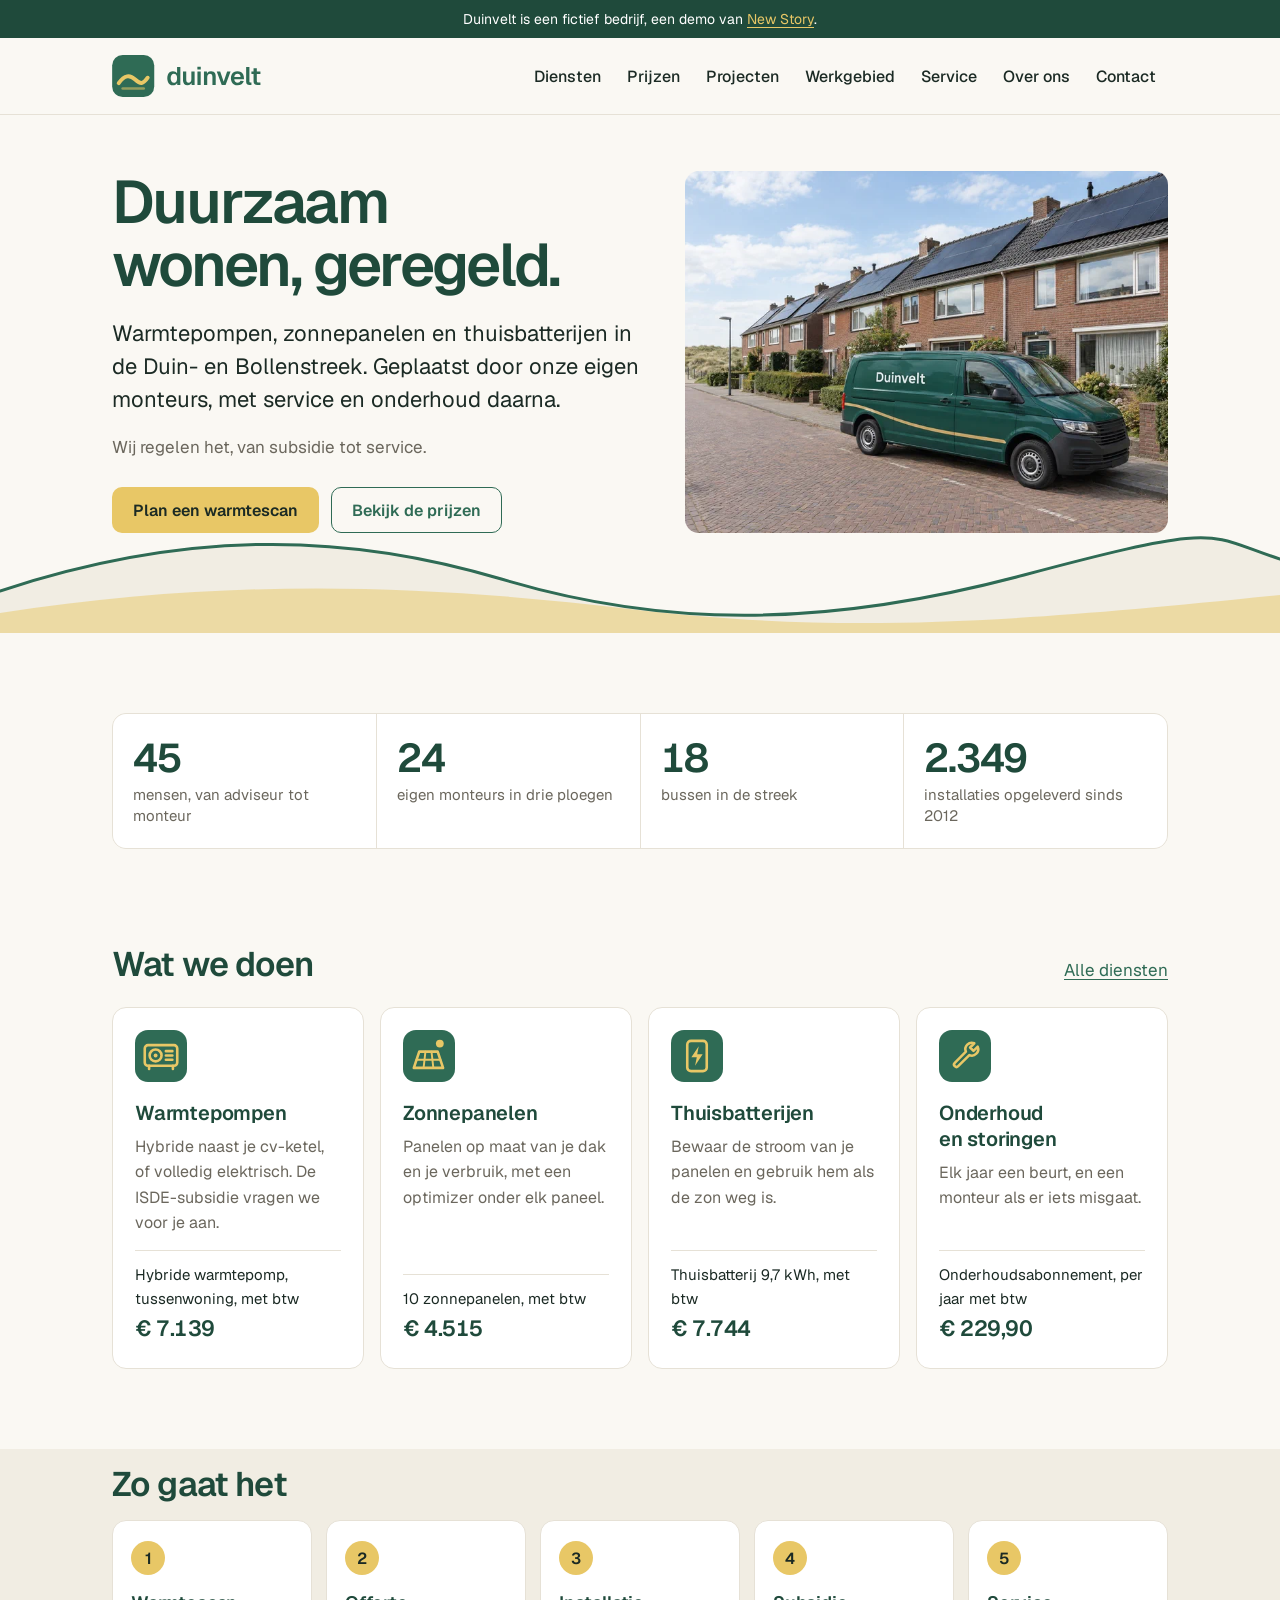
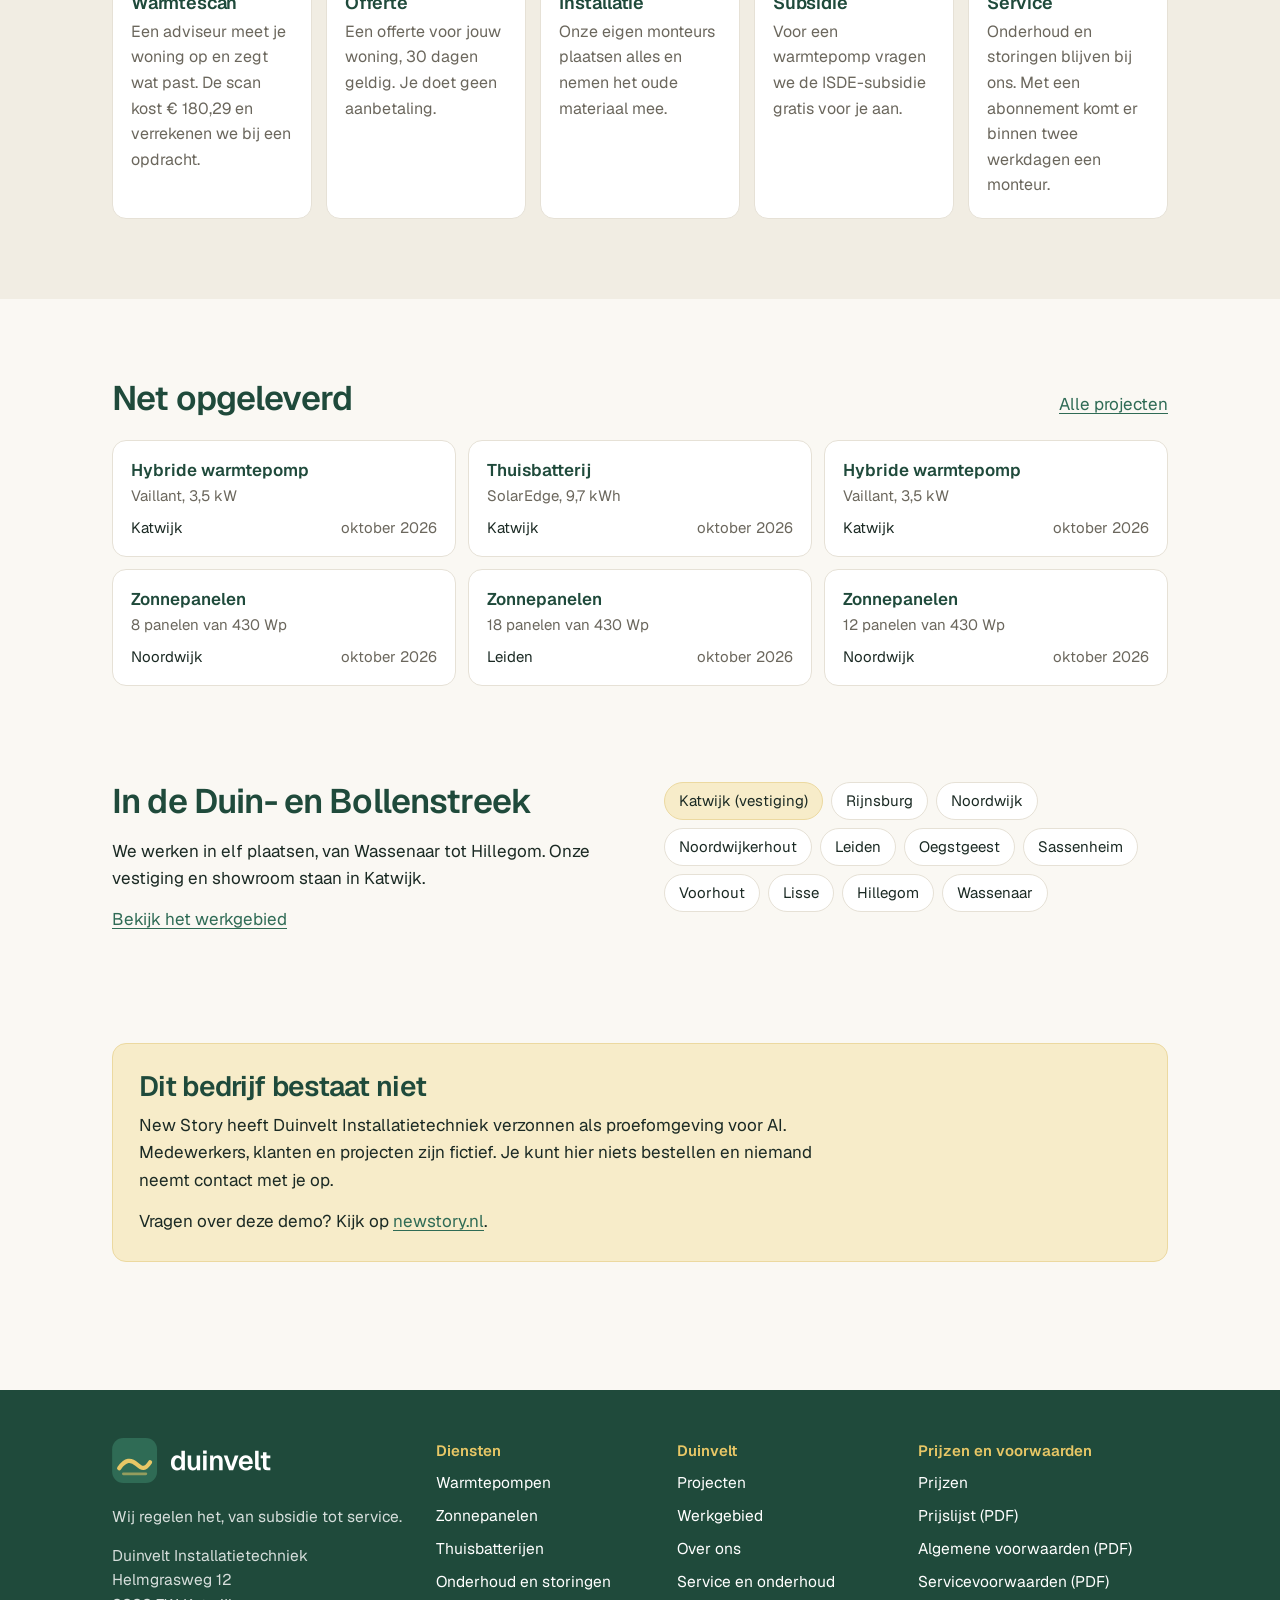
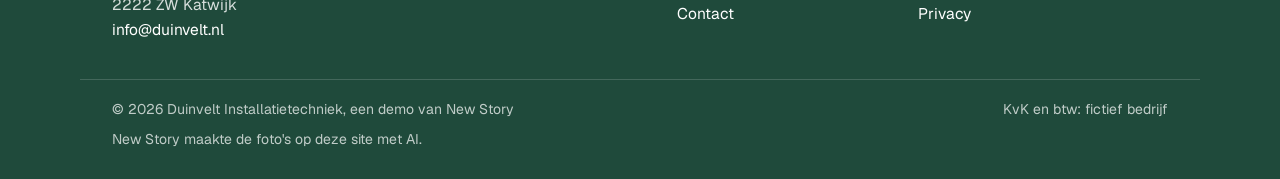
==== commit af39c32b: "Site bijgewerkt vanuit de bron" ====
--- a/index.html
+++ b/index.html
@@ -11,7 +11,7 @@
 <link rel="icon" href="/beeldmerk.svg" type="image/svg+xml">
 <link rel="apple-touch-icon" href="/apple-touch-icon.png">
 <link rel="preload" href="/fonts/geist-latin-wght-normal.woff2" as="font" type="font/woff2" crossorigin>
-<link rel="stylesheet" href="/stijl.css?v=bba7323f">
+<link rel="stylesheet" href="/stijl.css?v=779e3616">
 <!-- /blok -->
 </head>
 <body>
@@ -39,7 +39,7 @@
 <a class="knop knop-rand" href="/prijzen/">Bekijk de prijzen</a>
 </div>
 </div>
-<img class="held-beeld" src="/beeld/huis.svg" width="560" height="440" alt="Tekening van een woning met zonnepanelen op het dak, een thuisbatterij aan de muur en een warmtepomp naast het huis.">
+<img class="held-beeld foto held-foto" src="/beeld/straat-katwijk-1600.webp" srcset="/beeld/straat-katwijk-800.webp 800w, /beeld/straat-katwijk-1600.webp 1600w" sizes="(min-width: 900px) 490px, calc(100vw - 40px)" width="1600" height="1062" fetchpriority="high" alt="Een rij bakstenen rijtjeshuizen met zwarte zonnepanelen op de daken. Voor de deur staat een groene bus van Duinvelt.">
 </div>
 <!-- blok duin -->
 <svg class="duin" viewBox="0 0 1200 120" preserveAspectRatio="none" aria-hidden="true"><path d="M0 78 C 170 18, 320 18, 470 66 S 770 116, 960 62 S 1130 22, 1200 46 L1200 120 L0 120 Z" fill="#f1ede3"/><path d="M0 100 C 220 64, 400 72, 590 96 S 930 112, 1200 82 L1200 120 L0 120 Z" fill="#e8c766" fill-opacity=".5"/><path d="M0 78 C 170 18, 320 18, 470 66 S 770 116, 960 62 S 1130 22, 1200 46" fill="none" stroke="#2f6b55" stroke-width="3" stroke-linecap="round" vector-effect="non-scaling-stroke"/></svg>
@@ -125,5 +125,6 @@
 <div class="wrap voet-onder"><p>&copy; 2026 Duinvelt Installatietechniek, een demo van New Story</p><p>KvK en btw: fictief bedrijf</p></div>
 </footer>
 <!-- /blok -->
+<div class="voet-beeld"><div class="wrap"><p>New Story maakte de foto's op deze site met AI.</p></div></div>
 </body>
 </html>
--- a/stijl.css
+++ b/stijl.css
@@ -272,3 +272,13 @@
   .menu, .hoofdmenu, .knoppen, .voet nav { display: none; }
   .voet { background: none; color: var(--inkt); }
 }
+
+/* Foto's: met AI gemaakt (docs/site-beeld.md). Een lijn: daglicht, 3:2, ronde hoeken. */
+.foto { display: block; width: 100%; height: auto; border-radius: var(--radius-kaart); background: var(--vlak); }
+.held-foto { aspect-ratio: 4 / 3; object-fit: cover; }
+.kop-raster { display: grid; gap: 28px; align-items: center; }
+@media (min-width: 900px) { .kop-raster { grid-template-columns: 1.05fr 0.95fr; gap: 40px; } }
+.voet-beeld { background: var(--donker); color: rgba(255, 255, 255, 0.72); font-size: 14px; }
+.voet-beeld p { margin: 0; padding-bottom: 28px; }
+.voet:has(+ .voet-beeld) .voet-onder { padding-bottom: 8px; }
+@media print { .voet-beeld { background: none; color: var(--inkt); } }
